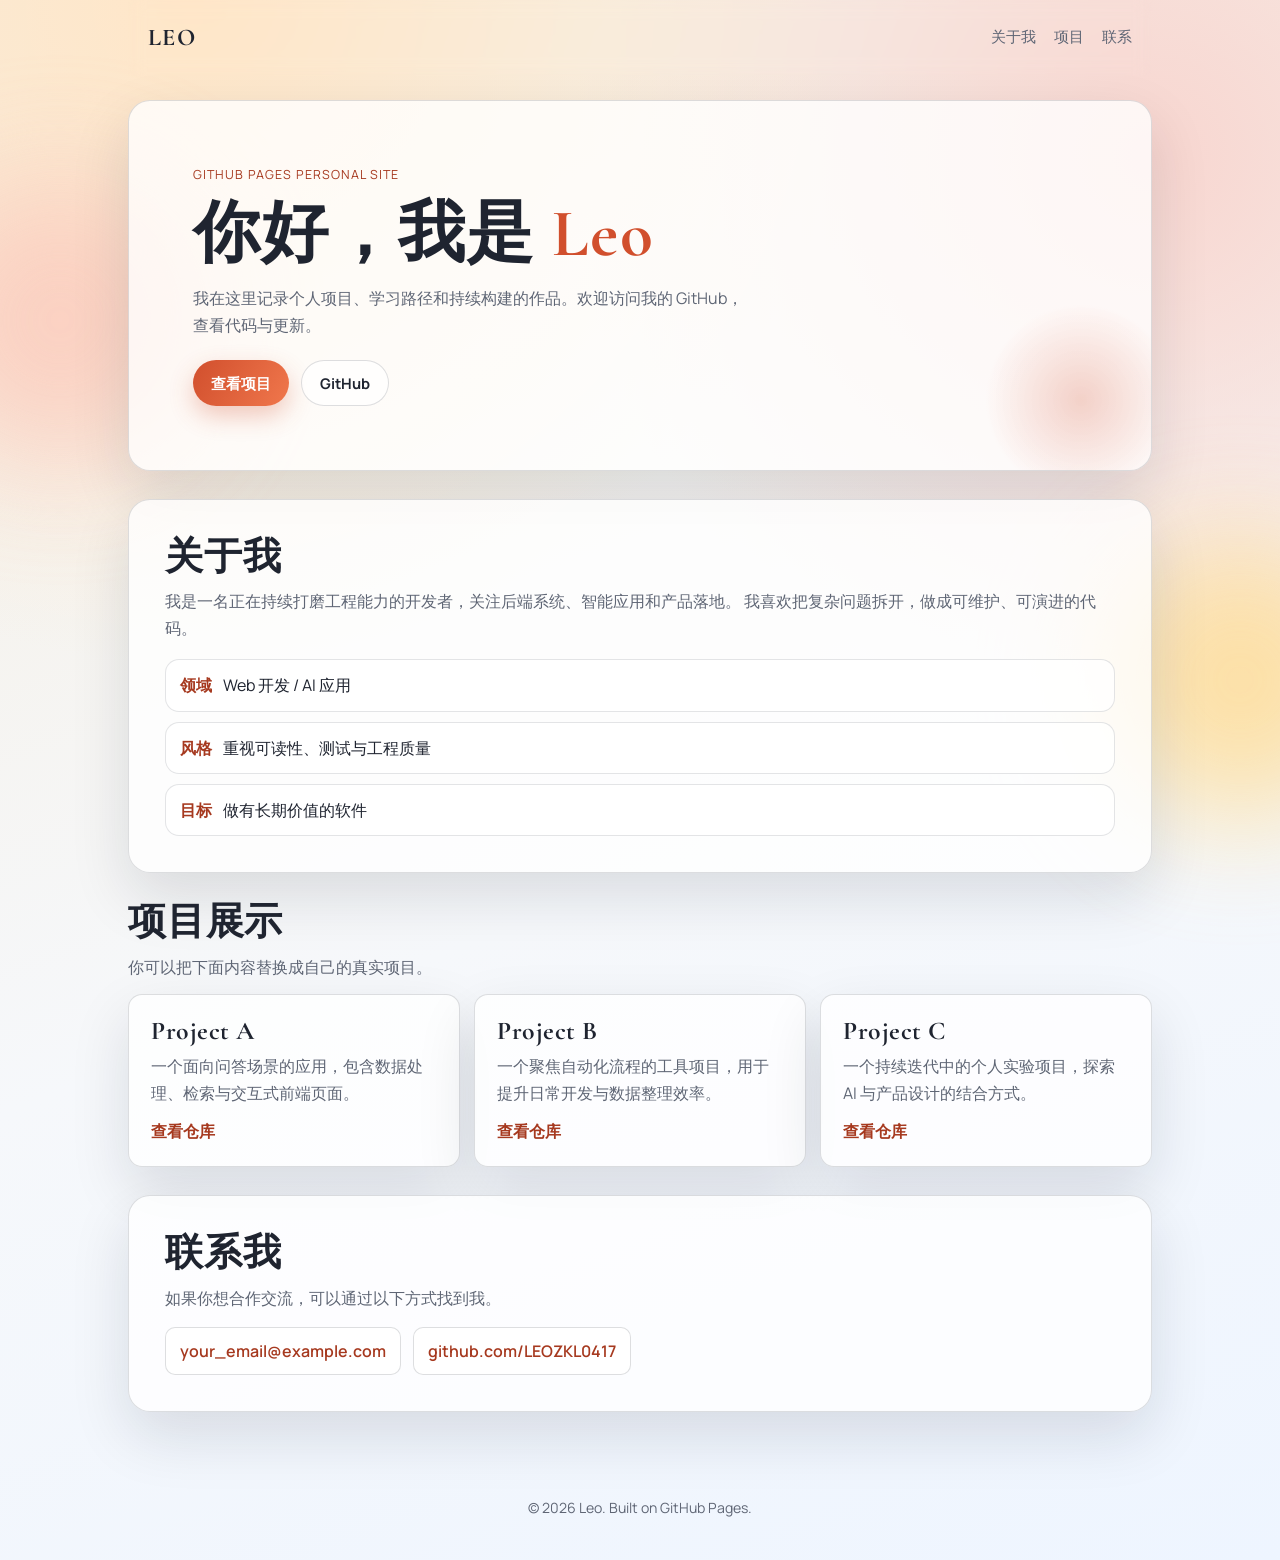
==== index.html @ ca7b7cdf "feat: add personal homepage" ====
<!doctype html>
<html lang="zh-CN">
  <head>
    <meta charset="UTF-8" />
    <meta name="viewport" content="width=device-width, initial-scale=1.0" />
    <title>Leo | 个人主页</title>
    <meta
      name="description"
      content="Leo 的个人主页，展示个人介绍、项目作品与联系方式。"
    />
    <link rel="preconnect" href="https://fonts.googleapis.com" />
    <link rel="preconnect" href="https://fonts.gstatic.com" crossorigin />
    <link
      href="https://fonts.googleapis.com/css2?family=Cormorant+Garamond:wght@400;500;600;700&family=Manrope:wght@400;500;700;800&display=swap"
      rel="stylesheet"
    />
    <link rel="stylesheet" href="style.css" />
  </head>
  <body>
    <div class="bg-shape bg-shape-left" aria-hidden="true"></div>
    <div class="bg-shape bg-shape-right" aria-hidden="true"></div>

    <header class="site-header">
      <a class="brand" href="#top">LEO</a>
      <nav class="nav-links" aria-label="主导航">
        <a href="#about">关于我</a>
        <a href="#projects">项目</a>
        <a href="#contact">联系</a>
      </nav>
    </header>

    <main id="top">
      <section class="hero reveal">
        <p class="kicker">GitHub Pages Personal Site</p>
        <h1>你好，我是 <span class="highlight">Leo</span></h1>
        <p class="hero-text">
          我在这里记录个人项目、学习路径和持续构建的作品。欢迎访问我的
          GitHub，查看代码与更新。
        </p>
        <div class="hero-actions">
          <a class="btn btn-primary" href="#projects">查看项目</a>
          <a
            class="btn btn-ghost"
            href="https://github.com/LEOZKL0417"
            target="_blank"
            rel="noreferrer"
            >GitHub</a
          >
        </div>
      </section>

      <section id="about" class="card reveal">
        <h2>关于我</h2>
        <p>
          我是一名正在持续打磨工程能力的开发者，关注后端系统、智能应用和产品落地。
          我喜欢把复杂问题拆开，做成可维护、可演进的代码。
        </p>
        <ul class="facts">
          <li><span>领域</span> Web 开发 / AI 应用</li>
          <li><span>风格</span> 重视可读性、测试与工程质量</li>
          <li><span>目标</span> 做有长期价值的软件</li>
        </ul>
      </section>

      <section id="projects" class="reveal">
        <div class="section-head">
          <h2>项目展示</h2>
          <p>你可以把下面内容替换成自己的真实项目。</p>
        </div>
        <div class="grid">
          <article class="project-card">
            <h3>Project A</h3>
            <p>一个面向问答场景的应用，包含数据处理、检索与交互式前端页面。</p>
            <a href="https://github.com/LEOZKL0417" target="_blank" rel="noreferrer"
              >查看仓库</a
            >
          </article>
          <article class="project-card">
            <h3>Project B</h3>
            <p>一个聚焦自动化流程的工具项目，用于提升日常开发与数据整理效率。</p>
            <a href="https://github.com/LEOZKL0417" target="_blank" rel="noreferrer"
              >查看仓库</a
            >
          </article>
          <article class="project-card">
            <h3>Project C</h3>
            <p>一个持续迭代中的个人实验项目，探索 AI 与产品设计的结合方式。</p>
            <a href="https://github.com/LEOZKL0417" target="_blank" rel="noreferrer"
              >查看仓库</a
            >
          </article>
        </div>
      </section>

      <section id="contact" class="contact reveal">
        <h2>联系我</h2>
        <p>如果你想合作交流，可以通过以下方式找到我。</p>
        <div class="contact-links">
          <a href="mailto:your_email@example.com">your_email@example.com</a>
          <a href="https://github.com/LEOZKL0417" target="_blank" rel="noreferrer"
            >github.com/LEOZKL0417</a
          >
        </div>
      </section>
    </main>

    <footer class="site-footer">
      <p>© <span id="year"></span> Leo. Built on GitHub Pages.</p>
    </footer>

    <script src="script.js"></script>
  </body>
</html>
---- style.css ----
:root {
  --bg: #f7f3ea;
  --surface: rgba(255, 255, 255, 0.78);
  --ink: #1f2430;
  --muted: #5f6675;
  --line: rgba(31, 36, 48, 0.15);
  --accent: #d14f2d;
  --accent-deep: #a6391f;
  --shadow: 0 24px 60px rgba(17, 26, 38, 0.12);
  --radius-lg: 22px;
  --radius-md: 14px;
}

*,
*::before,
*::after {
  box-sizing: border-box;
}

html {
  scroll-behavior: smooth;
}

body {
  margin: 0;
  min-height: 100vh;
  font-family: "Manrope", "Segoe UI", sans-serif;
  color: var(--ink);
  background:
    radial-gradient(circle at 15% 0%, #ffe6c8 0%, transparent 35%),
    radial-gradient(circle at 90% 10%, #f8d6d0 0%, transparent 32%),
    linear-gradient(160deg, #f5eee1 0%, #f6f8fb 55%, #eef5ff 100%);
  line-height: 1.65;
}

h1,
h2,
h3 {
  font-family: "Cormorant Garamond", Georgia, serif;
  line-height: 1.1;
  margin: 0;
  letter-spacing: 0.02em;
}

p {
  margin: 0;
}

a {
  color: inherit;
  text-decoration: none;
}

.bg-shape {
  position: fixed;
  z-index: -1;
  width: 280px;
  height: 280px;
  border-radius: 999px;
  filter: blur(60px);
  opacity: 0.7;
}

.bg-shape-left {
  left: -80px;
  top: 20%;
  background: #fbc5b8;
}

.bg-shape-right {
  right: -100px;
  top: 60%;
  background: #ffd784;
}

.site-header {
  position: sticky;
  top: 0;
  z-index: 10;
  margin: 0 auto;
  padding: 18px 20px;
  max-width: 1024px;
  display: flex;
  align-items: center;
  justify-content: space-between;
  backdrop-filter: blur(8px);
}

.brand {
  font-family: "Cormorant Garamond", Georgia, serif;
  font-size: 1.5rem;
  font-weight: 700;
  letter-spacing: 0.06em;
}

.nav-links {
  display: flex;
  gap: 18px;
  font-size: 0.94rem;
}

.nav-links a {
  color: var(--muted);
  transition: color 0.25s ease;
}

.nav-links a:hover {
  color: var(--accent-deep);
}

main {
  width: min(1024px, calc(100% - 40px));
  margin: 24px auto 64px;
  display: grid;
  gap: 28px;
}

.hero,
.card,
.contact,
.project-card {
  background: var(--surface);
  border: 1px solid var(--line);
  border-radius: var(--radius-lg);
  box-shadow: var(--shadow);
}

.hero {
  padding: clamp(30px, 6vw, 64px);
  position: relative;
  overflow: hidden;
}

.hero::after {
  content: "";
  position: absolute;
  right: -30px;
  bottom: -30px;
  width: 200px;
  height: 200px;
  border-radius: 999px;
  background: radial-gradient(circle, rgba(209, 79, 45, 0.24), transparent 68%);
}

.kicker {
  font-size: 0.78rem;
  letter-spacing: 0.08em;
  text-transform: uppercase;
  color: var(--accent-deep);
  margin-bottom: 12px;
}

.hero h1 {
  font-size: clamp(2.2rem, 6vw, 4.2rem);
  margin-bottom: 14px;
}

.highlight {
  color: var(--accent);
}

.hero-text {
  color: var(--muted);
  max-width: 56ch;
  margin-bottom: 22px;
}

.hero-actions {
  display: flex;
  flex-wrap: wrap;
  gap: 12px;
}

.btn {
  display: inline-flex;
  align-items: center;
  justify-content: center;
  padding: 10px 18px;
  border-radius: 999px;
  font-size: 0.92rem;
  font-weight: 700;
  transition:
    transform 0.2s ease,
    box-shadow 0.2s ease,
    background-color 0.2s ease;
}

.btn:hover {
  transform: translateY(-1px);
}

.btn-primary {
  color: #fff;
  background: linear-gradient(120deg, var(--accent) 0%, #f0774c 100%);
  box-shadow: 0 10px 24px rgba(209, 79, 45, 0.3);
}

.btn-primary:hover {
  box-shadow: 0 14px 28px rgba(209, 79, 45, 0.38);
}

.btn-ghost {
  border: 1px solid var(--line);
  color: var(--ink);
  background: rgba(255, 255, 255, 0.7);
}

.card,
.contact {
  padding: clamp(24px, 4vw, 36px);
}

.card h2,
.section-head h2,
.contact h2 {
  font-size: clamp(1.8rem, 4vw, 2.4rem);
  margin-bottom: 10px;
}

.card p,
.section-head p,
.contact p {
  color: var(--muted);
}

.facts {
  margin: 18px 0 0;
  padding: 0;
  list-style: none;
  display: grid;
  gap: 10px;
}

.facts li {
  padding: 12px 14px;
  border-radius: var(--radius-md);
  background: rgba(255, 255, 255, 0.76);
  border: 1px solid rgba(31, 36, 48, 0.12);
}

.facts span {
  color: var(--accent-deep);
  font-weight: 700;
  margin-right: 8px;
}

.section-head {
  margin-bottom: 14px;
}

.grid {
  display: grid;
  grid-template-columns: repeat(12, minmax(0, 1fr));
  gap: 14px;
}

.project-card {
  grid-column: span 4;
  padding: 22px;
  border-radius: var(--radius-md);
}

.project-card h3 {
  font-size: 1.6rem;
  margin-bottom: 8px;
}

.project-card p {
  color: var(--muted);
  margin-bottom: 12px;
}

.project-card a {
  color: var(--accent-deep);
  font-weight: 700;
}

.contact-links {
  margin-top: 16px;
  display: flex;
  flex-wrap: wrap;
  gap: 12px;
}

.contact-links a {
  padding: 10px 14px;
  border-radius: 10px;
  background: rgba(255, 255, 255, 0.8);
  border: 1px solid var(--line);
  color: var(--accent-deep);
  font-weight: 600;
}

.site-footer {
  text-align: center;
  padding: 20px 16px 40px;
  color: var(--muted);
  font-size: 0.88rem;
}

.reveal {
  opacity: 0;
  transform: translateY(14px);
  transition:
    opacity 0.6s ease,
    transform 0.6s ease;
}

.reveal.visible {
  opacity: 1;
  transform: translateY(0);
}

@media (max-width: 920px) {
  .project-card {
    grid-column: span 6;
  }
}

@media (max-width: 700px) {
  .site-header {
    padding-inline: 16px;
  }

  main {
    width: min(1024px, calc(100% - 26px));
  }

  .nav-links {
    gap: 10px;
    font-size: 0.88rem;
  }

  .project-card {
    grid-column: span 12;
  }
}
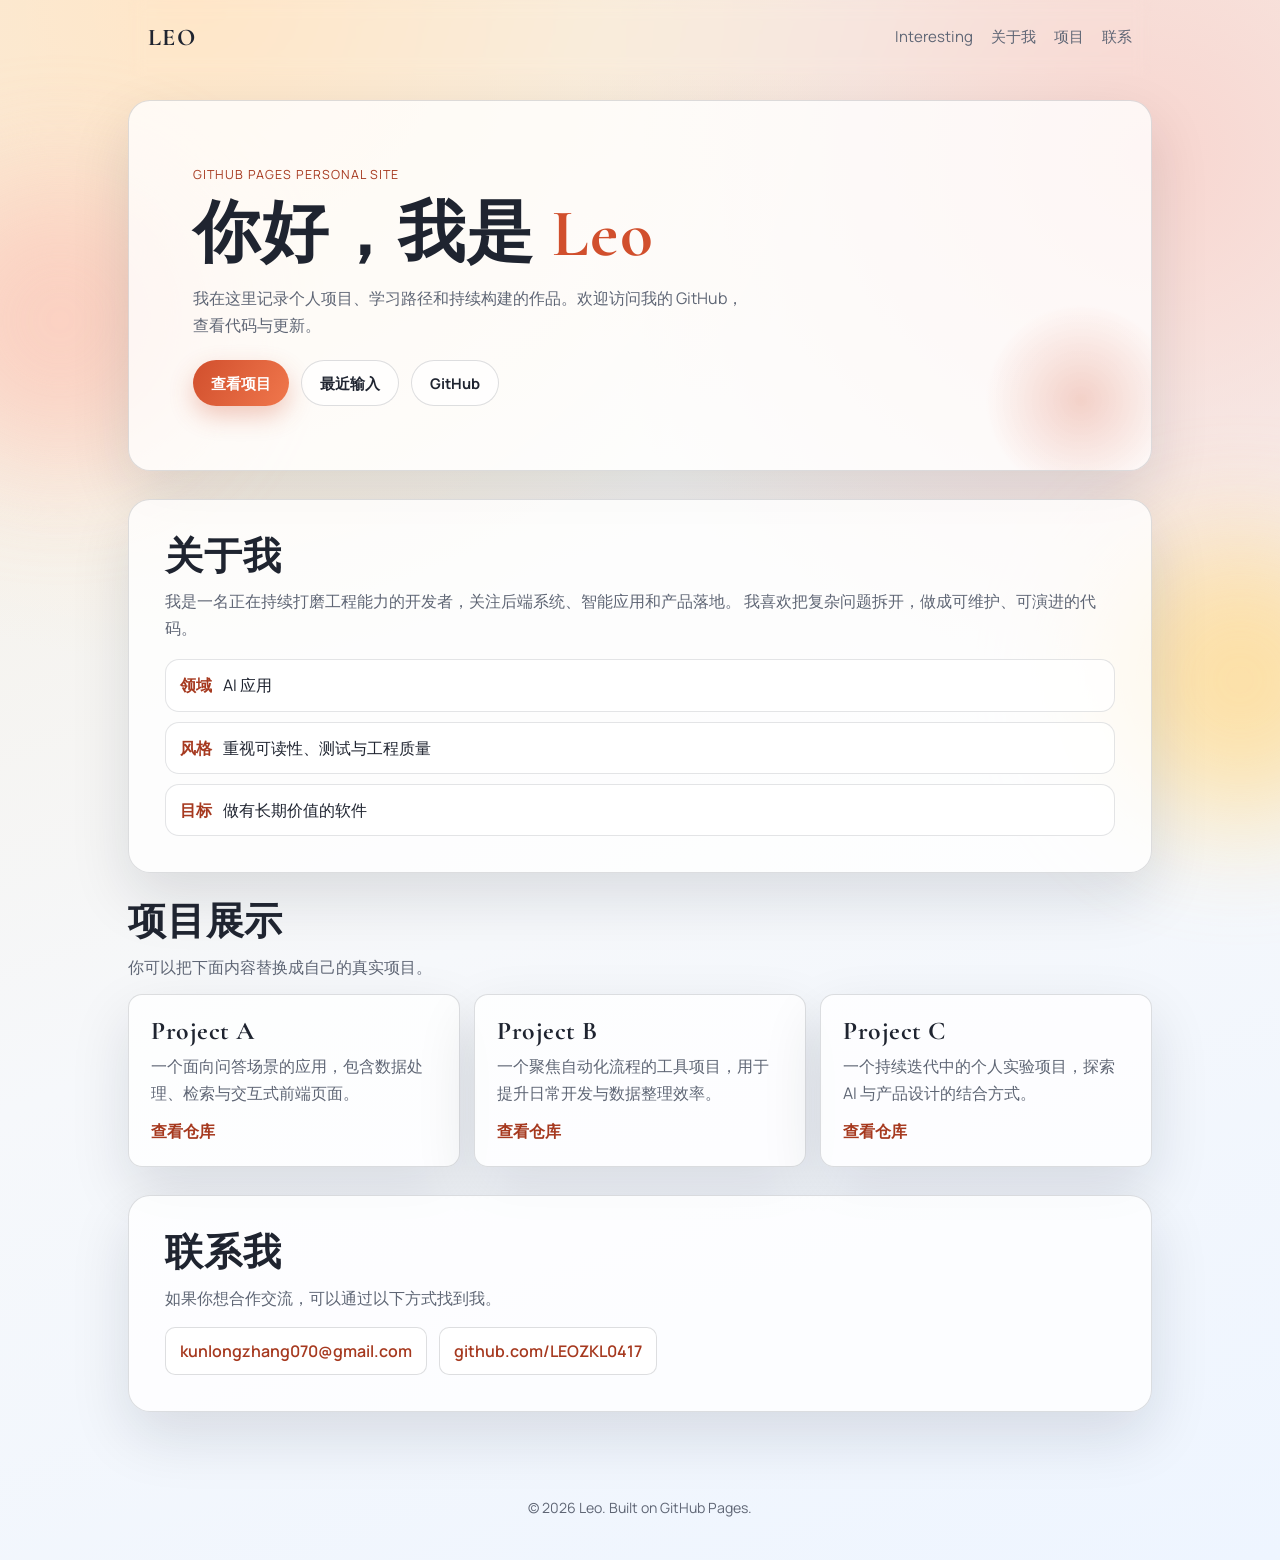
==== commit ae666798: "feat: add personal homepage" ====
--- a/index.html
+++ b/index.html
@@ -23,6 +23,7 @@
     <header class="site-header">
       <a class="brand" href="#top">LEO</a>
       <nav class="nav-links" aria-label="主导航">
+        <a href="interesting.html">Interesting</a>
         <a href="#about">关于我</a>
         <a href="#projects">项目</a>
         <a href="#contact">联系</a>
@@ -39,6 +40,7 @@
         </p>
         <div class="hero-actions">
           <a class="btn btn-primary" href="#projects">查看项目</a>
+          <a class="btn btn-ghost" href="interesting.html">最近输入</a>
           <a
             class="btn btn-ghost"
             href="https://github.com/LEOZKL0417"
@@ -56,7 +58,7 @@
           我喜欢把复杂问题拆开，做成可维护、可演进的代码。
         </p>
         <ul class="facts">
-          <li><span>领域</span> Web 开发 / AI 应用</li>
+          <li><span>领域</span> AI 应用</li>
           <li><span>风格</span> 重视可读性、测试与工程质量</li>
           <li><span>目标</span> 做有长期价值的软件</li>
         </ul>
@@ -96,7 +98,7 @@
         <h2>联系我</h2>
         <p>如果你想合作交流，可以通过以下方式找到我。</p>
         <div class="contact-links">
-          <a href="mailto:your_email@example.com">your_email@example.com</a>
+          <a href="mailto:kunlongzhang070@gmail.com">kunlongzhang070@gmail.com</a>
           <a href="https://github.com/LEOZKL0417" target="_blank" rel="noreferrer"
             >github.com/LEOZKL0417</a
           >
--- a/style.css
+++ b/style.css
@@ -298,6 +298,135 @@
   font-size: 0.88rem;
 }
 
+.page-shell {
+  width: min(1024px, calc(100% - 40px));
+  margin: 24px auto 64px;
+  display: grid;
+  gap: 18px;
+}
+
+.intro-card,
+.detail-card,
+.feed-button {
+  background: var(--surface);
+  border: 1px solid var(--line);
+  box-shadow: var(--shadow);
+}
+
+.intro-card {
+  border-radius: var(--radius-lg);
+  padding: clamp(24px, 4.8vw, 44px);
+}
+
+.intro-card h1 {
+  font-size: clamp(2rem, 5vw, 3.1rem);
+  margin-bottom: 12px;
+}
+
+.intro-card p {
+  color: var(--muted);
+}
+
+.feed-grid {
+  display: grid;
+  grid-template-columns: repeat(12, minmax(0, 1fr));
+  gap: 14px;
+}
+
+.feed-button {
+  grid-column: span 6;
+  border-radius: var(--radius-md);
+  padding: 20px;
+  transition:
+    transform 0.2s ease,
+    box-shadow 0.2s ease,
+    border-color 0.2s ease;
+}
+
+.feed-button:hover {
+  transform: translateY(-2px);
+  border-color: rgba(209, 79, 45, 0.45);
+  box-shadow: 0 20px 34px rgba(17, 26, 38, 0.16);
+}
+
+.feed-button h3 {
+  font-size: 1.5rem;
+  margin-bottom: 8px;
+}
+
+.feed-button p {
+  color: var(--muted);
+  margin-bottom: 12px;
+}
+
+.meta-row {
+  display: flex;
+  align-items: center;
+  flex-wrap: wrap;
+  gap: 8px;
+}
+
+.tag {
+  padding: 4px 10px;
+  border-radius: 999px;
+  font-size: 0.75rem;
+  font-weight: 700;
+  letter-spacing: 0.03em;
+  color: var(--accent-deep);
+  background: rgba(209, 79, 45, 0.1);
+  border: 1px solid rgba(209, 79, 45, 0.3);
+}
+
+.meta-date,
+.meta-link {
+  font-size: 0.8rem;
+  color: var(--muted);
+}
+
+.meta-link:hover {
+  color: var(--accent-deep);
+}
+
+.back-link {
+  width: fit-content;
+  font-size: 0.9rem;
+  color: var(--accent-deep);
+  font-weight: 700;
+}
+
+.detail-card {
+  border-radius: var(--radius-lg);
+  padding: clamp(24px, 4.8vw, 44px);
+}
+
+.detail-card h1 {
+  font-size: clamp(2rem, 5vw, 3.3rem);
+  margin-bottom: 14px;
+}
+
+.section-block {
+  margin-top: 18px;
+  padding: 16px 18px;
+  border-radius: 12px;
+  background: rgba(255, 255, 255, 0.72);
+  border: 1px solid rgba(31, 36, 48, 0.12);
+}
+
+.section-block h2 {
+  font-size: 1.45rem;
+  margin-bottom: 6px;
+}
+
+.section-block p {
+  color: var(--muted);
+}
+
+.empty-state {
+  margin: 0;
+  color: var(--muted);
+  font-size: 0.95rem;
+}
+
 .reveal {
   opacity: 0;
   transform: translateY(14px);
@@ -315,6 +444,10 @@
   .project-card {
     grid-column: span 6;
   }
+
+  .feed-button {
+    grid-column: span 12;
+  }
 }
 
 @media (max-width: 700px) {
@@ -326,6 +459,10 @@
     width: min(1024px, calc(100% - 26px));
   }
 
+  .page-shell {
+    width: min(1024px, calc(100% - 26px));
+  }
+
   .nav-links {
     gap: 10px;
     font-size: 0.88rem;
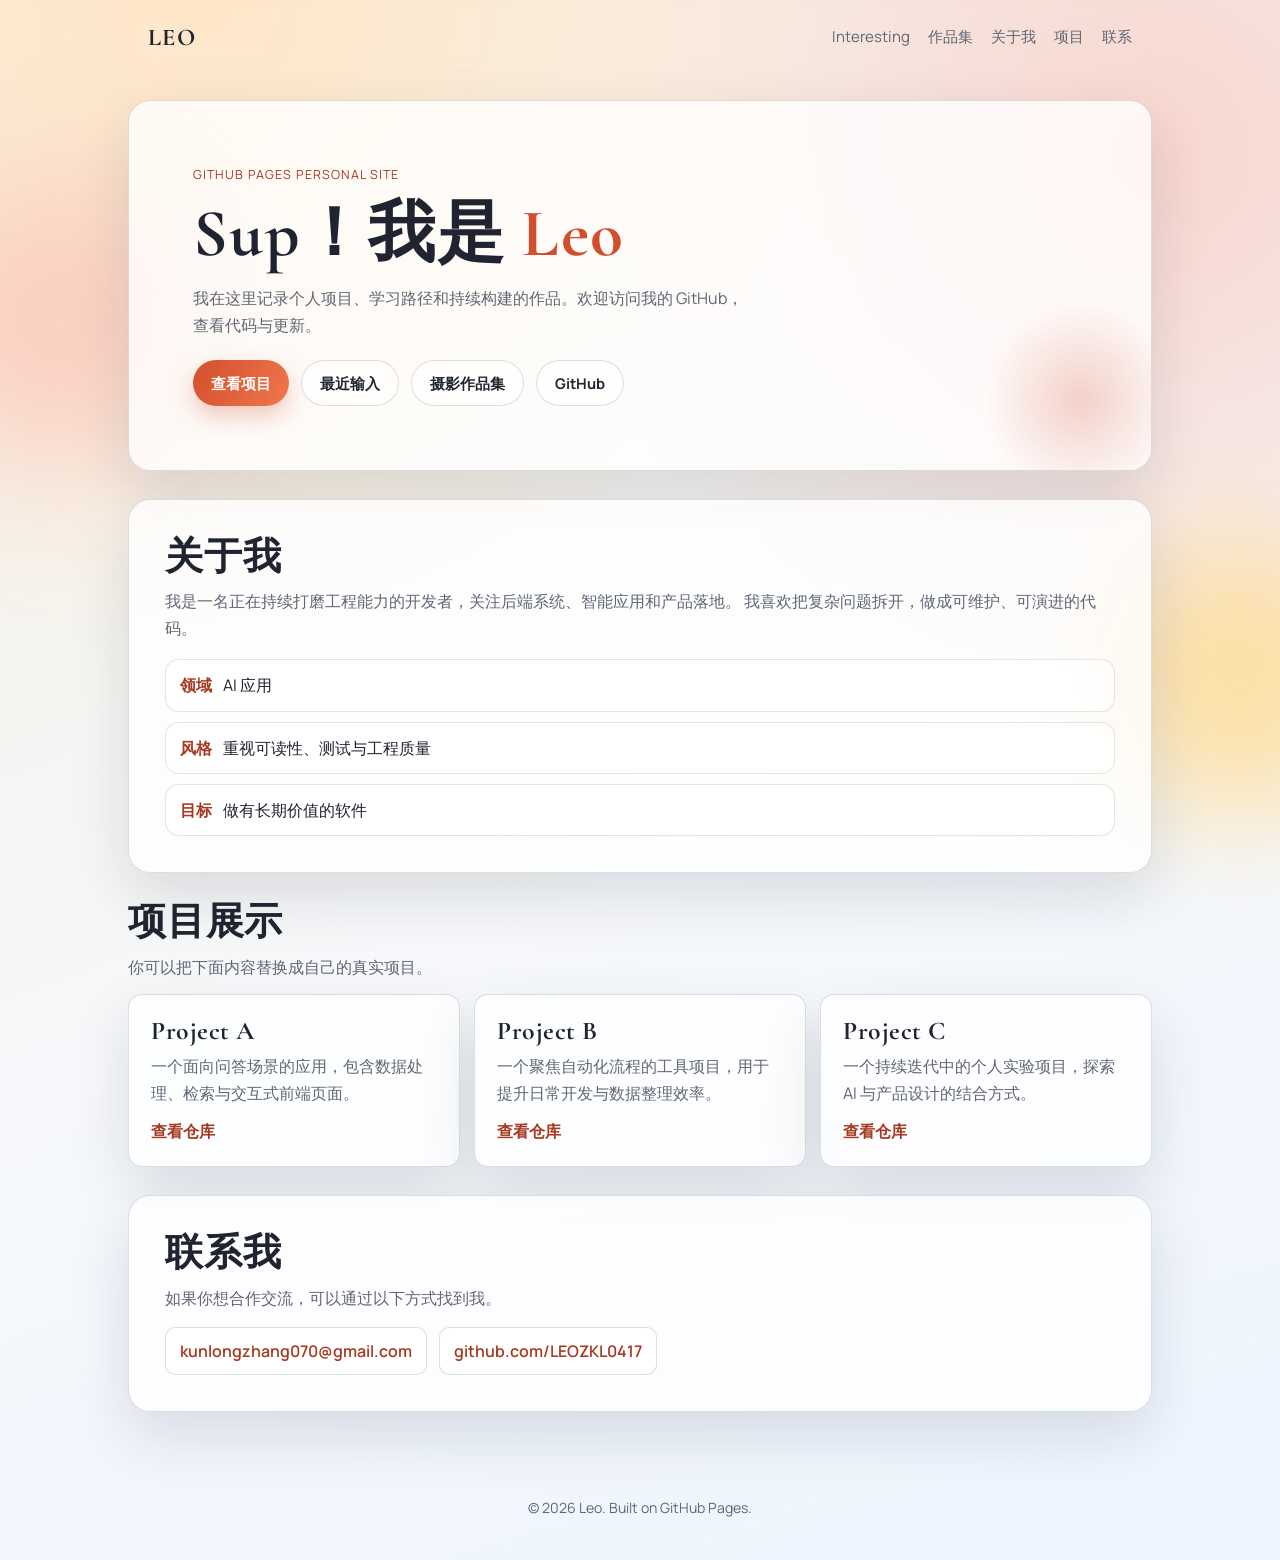
==== commit eed646df: "feat: add personal homepage" ====
--- a/index.html
+++ b/index.html
@@ -24,6 +24,7 @@
       <a class="brand" href="#top">LEO</a>
       <nav class="nav-links" aria-label="主导航">
         <a href="interesting.html">Interesting</a>
+        <a href="portfolio.html">作品集</a>
         <a href="#about">关于我</a>
         <a href="#projects">项目</a>
         <a href="#contact">联系</a>
@@ -33,7 +34,7 @@
     <main id="top">
       <section class="hero reveal">
         <p class="kicker">GitHub Pages Personal Site</p>
-        <h1>你好，我是 <span class="highlight">Leo</span></h1>
+        <h1>Sup！我是 <span class="highlight">Leo</span></h1>
         <p class="hero-text">
           我在这里记录个人项目、学习路径和持续构建的作品。欢迎访问我的
           GitHub，查看代码与更新。
@@ -41,6 +42,7 @@
         <div class="hero-actions">
           <a class="btn btn-primary" href="#projects">查看项目</a>
           <a class="btn btn-ghost" href="interesting.html">最近输入</a>
+          <a class="btn btn-ghost" href="portfolio.html">摄影作品集</a>
           <a
             class="btn btn-ghost"
             href="https://github.com/LEOZKL0417"
--- a/style.css
+++ b/style.css
@@ -96,6 +96,9 @@
 .nav-links {
   display: flex;
   gap: 18px;
+  flex-wrap: wrap;
+  justify-content: flex-end;
+  row-gap: 6px;
   font-size: 0.94rem;
 }
 
@@ -427,6 +430,199 @@
   font-size: 0.95rem;
 }
 
+.album-grid {
+  display: grid;
+  grid-template-columns: repeat(12, minmax(0, 1fr));
+  gap: 14px;
+}
+
+.album-card {
+  grid-column: span 4;
+  display: block;
+  border: 1px solid var(--line);
+  background: var(--surface);
+  border-radius: var(--radius-md);
+  box-shadow: var(--shadow);
+  text-decoration: none;
+  overflow: hidden;
+  transition:
+    transform 0.2s ease,
+    box-shadow 0.2s ease,
+    border-color 0.2s ease;
+}
+
+.album-card:hover {
+  transform: translateY(-3px);
+  border-color: rgba(209, 79, 45, 0.45);
+  box-shadow: 0 20px 34px rgba(17, 26, 38, 0.16);
+}
+
+.album-cover-wrap {
+  position: relative;
+}
+
+.album-cover-wrap::after {
+  content: "";
+  position: absolute;
+  inset: auto 0 0 0;
+  height: 40%;
+  background: linear-gradient(to top, rgba(15, 23, 42, 0.35), transparent);
+  pointer-events: none;
+}
+
+.album-cover {
+  display: block;
+  width: 100%;
+  aspect-ratio: 5 / 4;
+  object-fit: cover;
+}
+
+.album-body {
+  padding: 14px 14px 18px;
+}
+
+.album-body h3 {
+  font-size: 1.55rem;
+  margin-bottom: 6px;
+}
+
+.album-meta {
+  font-size: 0.82rem;
+  color: var(--muted);
+  margin-bottom: 8px;
+}
+
+.album-text {
+  color: var(--muted);
+  font-size: 0.92rem;
+}
+
+.album-shell {
+  gap: 14px;
+}
+
+.album-hero,
+.album-viewer {
+  border-radius: var(--radius-lg);
+  border: 1px solid var(--line);
+  background: var(--surface);
+  box-shadow: var(--shadow);
+}
+
+.album-hero {
+  display: grid;
+  grid-template-columns: minmax(0, 5fr) minmax(0, 7fr);
+  gap: 16px;
+  padding: 16px;
+}
+
+.album-hero-cover {
+  border-radius: 14px;
+  overflow: hidden;
+}
+
+.album-hero-cover img {
+  display: block;
+  width: 100%;
+  height: 100%;
+  min-height: 260px;
+  object-fit: cover;
+}
+
+.album-hero-body {
+  display: grid;
+  align-content: start;
+  gap: 8px;
+  padding: 2px 6px 2px 2px;
+}
+
+.album-hero-body h1 {
+  font-size: clamp(2rem, 5vw, 3.2rem);
+}
+
+.album-viewer {
+  padding: clamp(14px, 3vw, 22px);
+}
+
+.viewer-head {
+  display: flex;
+  align-items: baseline;
+  justify-content: space-between;
+  gap: 12px;
+  margin-bottom: 12px;
+}
+
+.viewer-head h2 {
+  font-size: clamp(1.7rem, 4vw, 2.2rem);
+}
+
+.viewer-counter {
+  font-size: 0.9rem;
+  color: var(--muted);
+}
+
+.slider-shell {
+  display: grid;
+  grid-template-columns: auto minmax(0, 1fr) auto;
+  gap: 10px;
+  align-items: center;
+}
+
+.slide-nav {
+  width: 44px;
+  height: 44px;
+  border: 1px solid var(--line);
+  border-radius: 999px;
+  background: rgba(255, 255, 255, 0.88);
+  color: var(--accent-deep);
+  font-size: 1.05rem;
+  font-weight: 700;
+  cursor: pointer;
+}
+
+.slide-nav:disabled {
+  opacity: 0.4;
+  cursor: not-allowed;
+}
+
+.slide-track {
+  display: flex;
+  overflow-x: auto;
+  border-radius: 14px;
+  scroll-snap-type: x mandatory;
+  scroll-behavior: smooth;
+  border: 1px solid rgba(31, 36, 48, 0.15);
+  background: #0f172a;
+}
+
+.slide-track::-webkit-scrollbar {
+  display: none;
+}
+
+.slide-item {
+  margin: 0;
+  min-width: 100%;
+  scroll-snap-align: start;
+}
+
+.slide-image {
+  display: block;
+  width: 100%;
+  max-height: min(74vh, 780px);
+  min-height: 360px;
+  object-fit: cover;
+}
+
+.slide-caption {
+  margin-top: 12px;
+  font-size: 0.95rem;
+  color: var(--muted);
+  padding: 10px 12px;
+  border-radius: 10px;
+  background: rgba(255, 255, 255, 0.72);
+  border: 1px solid rgba(31, 36, 48, 0.12);
+}
+
 .reveal {
   opacity: 0;
   transform: translateY(14px);
@@ -448,6 +644,14 @@
   .feed-button {
     grid-column: span 12;
   }
+
+  .album-card {
+    grid-column: span 6;
+  }
+
+  .album-hero {
+    grid-template-columns: 1fr;
+  }
 }
 
 @media (max-width: 700px) {
@@ -471,4 +675,23 @@
   .project-card {
     grid-column: span 12;
   }
-}
+
+  .album-card {
+    grid-column: span 12;
+  }
+
+  .slider-shell {
+    grid-template-columns: 1fr;
+  }
+
+  .slide-nav {
+    width: 100%;
+    border-radius: 10px;
+    height: 38px;
+    font-size: 0.95rem;
+  }
+
+  .slide-image {
+    min-height: 240px;
+  }
+}
